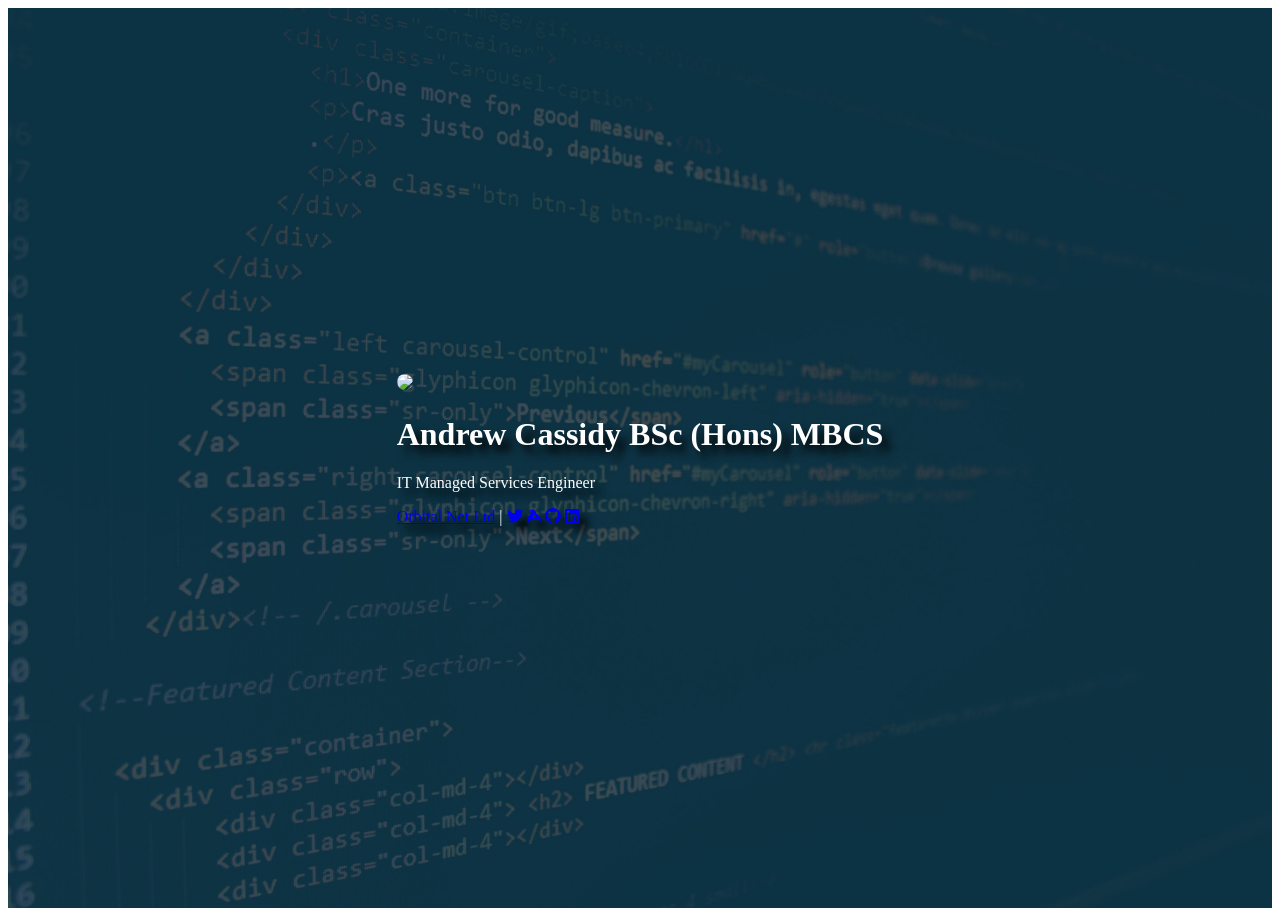
==== index.html @ 5b36c1d9 "Update index.html" ====
<!DOCTYPE html>
<html lang="en">
<head>
    <meta charset="UTF-8">
    <title>Andrew Cassidy</title>
    <link rel="stylesheet" href="https://fonts.googleapis.com/icon?family=Material+Icons">
    <link rel="stylesheet" href="https://code.getmdl.io/1.3.0/material.blue-green.min.css">
    <link href="https://fonts.googleapis.com/css?family=Roboto" rel="stylesheet">
    <link rel="stylesheet" href="https://use.fontawesome.com/releases/v5.7.2/css/all.css"
          integrity="sha384-fnmOCqbTlWIlj8LyTjo7mOUStjsKC4pOpQbqyi7RrhN7udi9RwhKkMHpvLbHG9Sr" crossorigin="anonymous">
    <link rel="stylesheet" href="style.css">
    <script defer src="https://code.getmdl.io/1.3.0/material.min.js"></script>
</head>
<body>
<div class="hero-section">
    <div class="hero-text mdl-typography--text-center">
        <img src="https://www.gravatar.com/avatar/7ee873d31b7f7c69742885bb8fdfb607?s=200" />
        <h1>Andrew Cassidy BSc (Hons) MBCS</h1>
        <p class="mdl-typography--display-1">IT Managed Services Engineer</p>
        <p class="mdl-typography--subhead"><a href="https://www.orbital.net">Orbital Net Ltd</a> |
            <a href="https://twitter.com/zandeez"><i class="fab fa-twitter"></i></a>
            <a href="https://keybase.io/zandeez"><i class="fab fa-keybase"></i></a>
            <a href="https://github.com/zandeez"><i class="fab fa-github"></i></a>
            <a href="https://www.linkedin.com/in/andrewjcassidy/"><i class="fab fa-linkedin"></i></a>
        </p>
    </div>
</div>
</body>
</html>
---- style.css ----
.hero-section
{
    background-image: url("hero.jpg");
    background-size: cover;
    height: 100vh;
    background-position: center center;
    background-repeat: no-repeat;
    position: relative;
    display: flex;
    flex-direction: column;
    margin: auto;
}

.hero-text {
    color: white;
    margin: auto;
    text-shadow: .5em .5em .5em black;
}

img {
    border-radius: 50%;
}
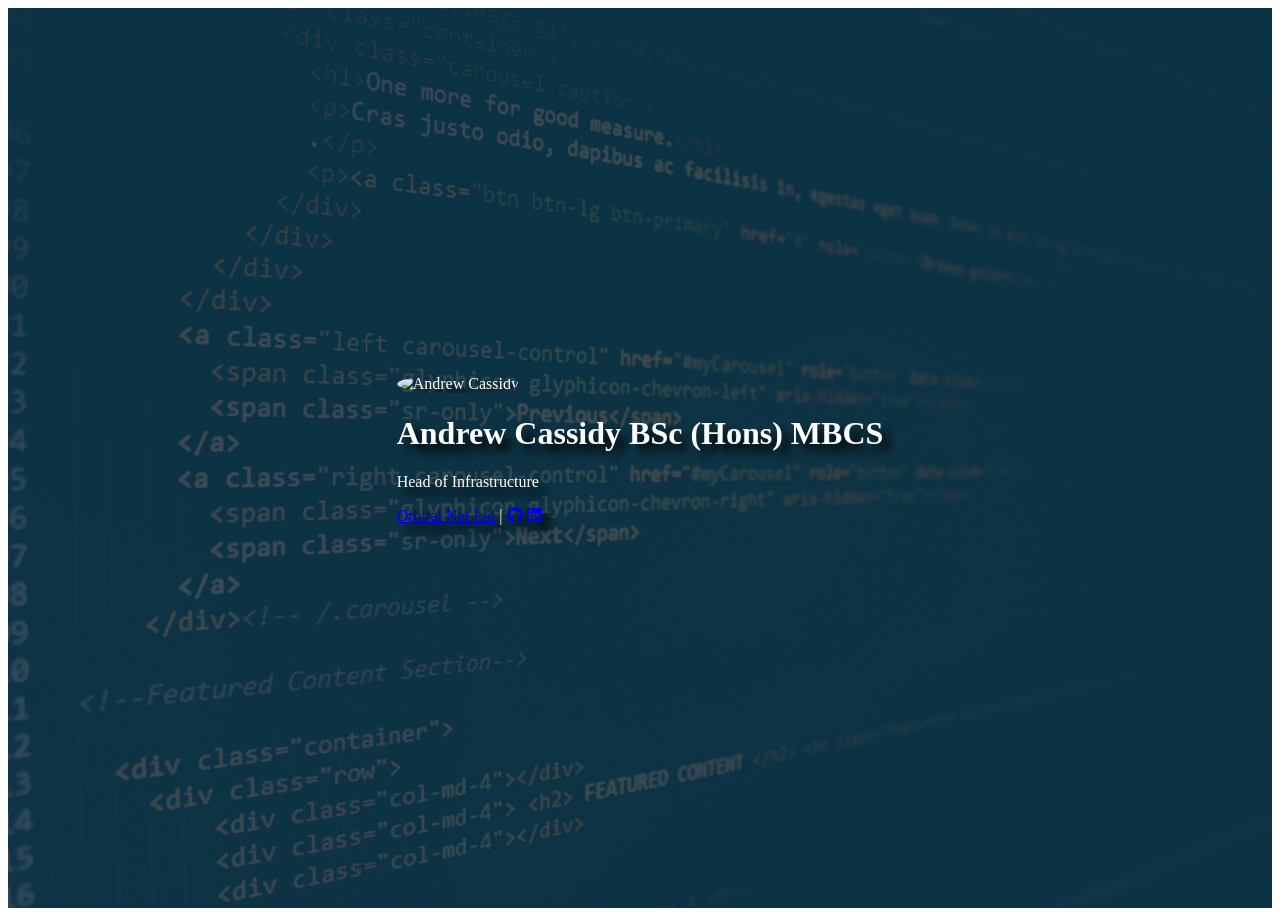
==== commit f0a908e8: "Update title, add meta tags and alt text, remove unused social links Co-Authored-By: Claude Opus 5.5" ====
--- a/index.html
+++ b/index.html
@@ -2,6 +2,8 @@
 <html lang="en">
 <head>
     <meta charset="UTF-8">
+    <meta name="viewport" content="width=device-width, initial-scale=1">
+    <meta name="description" content="Andrew Cassidy, Head of Infrastructure. ISP infrastructure, VoIP and platform engineering.">
     <title>Andrew Cassidy</title>
     <link rel="stylesheet" href="https://fonts.googleapis.com/icon?family=Material+Icons">
     <link rel="stylesheet" href="https://code.getmdl.io/1.3.0/material.blue-green.min.css">
@@ -14,12 +16,10 @@
 <body>
 <div class="hero-section">
     <div class="hero-text mdl-typography--text-center">
-        <img src="https://www.gravatar.com/avatar/7ee873d31b7f7c69742885bb8fdfb607?s=200" />
+        <img src="https://www.gravatar.com/avatar/7ee873d31b7f7c69742885bb8fdfb607?s=200" alt="Andrew Cassidy" />
         <h1>Andrew Cassidy BSc (Hons) MBCS</h1>
-        <p class="mdl-typography--display-1">IT Managed Services Engineer</p>
+        <p class="mdl-typography--display-1">Head of Infrastructure</p>
         <p class="mdl-typography--subhead"><a href="https://www.orbital.net">Orbital Net Ltd</a> |
-            <a href="https://twitter.com/zandeez"><i class="fab fa-twitter"></i></a>
-            <a href="https://keybase.io/zandeez"><i class="fab fa-keybase"></i></a>
             <a href="https://github.com/zandeez"><i class="fab fa-github"></i></a>
             <a href="https://www.linkedin.com/in/andrewjcassidy/"><i class="fab fa-linkedin"></i></a>
         </p>
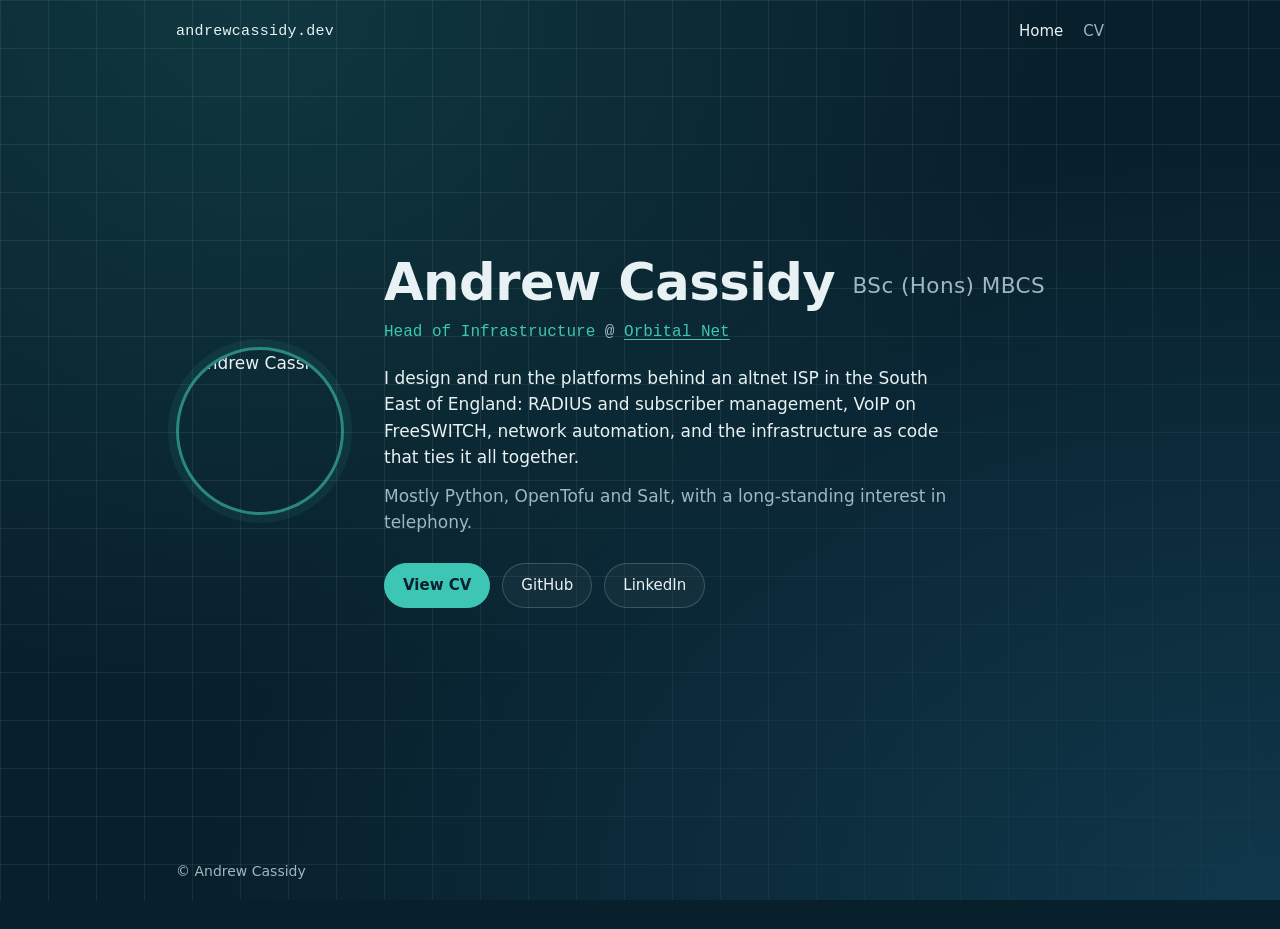
==== commit 45be7e1f: "Redesign site: new home page, HTML CV with generated PDF, Pages deploy via Actions Drops Material De" ====
--- a/index.html
+++ b/index.html
@@ -1,29 +1,50 @@
 <!DOCTYPE html>
-<html lang="en">
+<html lang="en-GB">
 <head>
     <meta charset="UTF-8">
     <meta name="viewport" content="width=device-width, initial-scale=1">
-    <meta name="description" content="Andrew Cassidy, Head of Infrastructure. ISP infrastructure, VoIP and platform engineering.">
-    <title>Andrew Cassidy</title>
-    <link rel="stylesheet" href="https://fonts.googleapis.com/icon?family=Material+Icons">
-    <link rel="stylesheet" href="https://code.getmdl.io/1.3.0/material.blue-green.min.css">
-    <link href="https://fonts.googleapis.com/css?family=Roboto" rel="stylesheet">
-    <link rel="stylesheet" href="https://use.fontawesome.com/releases/v5.7.2/css/all.css"
-          integrity="sha384-fnmOCqbTlWIlj8LyTjo7mOUStjsKC4pOpQbqyi7RrhN7udi9RwhKkMHpvLbHG9Sr" crossorigin="anonymous">
-    <link rel="stylesheet" href="style.css">
-    <script defer src="https://code.getmdl.io/1.3.0/material.min.js"></script>
+    <title>Andrew Cassidy · Head of Infrastructure</title>
+    <meta name="description" content="Andrew Cassidy, Head of Infrastructure. ISP platforms, VoIP and infrastructure as code.">
+    <link rel="canonical" href="https://andrewcassidy.dev/">
+    <meta property="og:type" content="website">
+    <meta property="og:title" content="Andrew Cassidy · Head of Infrastructure">
+    <meta property="og:description" content="ISP platforms, VoIP and infrastructure as code.">
+    <meta property="og:url" content="https://andrewcassidy.dev/">
+    <meta name="theme-color" content="#08202c">
+    <link rel="stylesheet" href="assets/site.css">
 </head>
 <body>
-<div class="hero-section">
-    <div class="hero-text mdl-typography--text-center">
-        <img src="https://www.gravatar.com/avatar/7ee873d31b7f7c69742885bb8fdfb607?s=200" alt="Andrew Cassidy" />
-        <h1>Andrew Cassidy BSc (Hons) MBCS</h1>
-        <p class="mdl-typography--display-1">Head of Infrastructure</p>
-        <p class="mdl-typography--subhead"><a href="https://www.orbital.net">Orbital Net Ltd</a> |
-            <a href="https://github.com/zandeez"><i class="fab fa-github"></i></a>
-            <a href="https://www.linkedin.com/in/andrewjcassidy/"><i class="fab fa-linkedin"></i></a>
-        </p>
+<nav class="site-nav" aria-label="Main">
+    <a class="brand" href="/">andrewcassidy.dev</a>
+    <ul>
+        <li><a href="/" aria-current="page">Home</a></li>
+        <li><a href="/cv/">CV</a></li>
+    </ul>
+</nav>
+
+<main class="hero">
+    <div class="hero-inner">
+        <img class="avatar" src="https://www.gravatar.com/avatar/7ee873d31b7f7c69742885bb8fdfb607?s=336"
+             width="168" height="168" alt="Andrew Cassidy">
+        <div>
+            <h1>Andrew Cassidy <span class="postnominals">BSc (Hons) MBCS</span></h1>
+            <p class="role">Head of Infrastructure <span>@</span> <a href="https://www.orbital.net">Orbital Net</a></p>
+            <!-- DRAFT intro: rewrite in your own words -->
+            <p class="intro">I design and run the platforms behind an altnet ISP in the South East of England:
+                RADIUS and subscriber management, VoIP on FreeSWITCH, network automation, and the
+                infrastructure as code that ties it all together.</p>
+            <p class="intro">Mostly Python, OpenTofu and Salt, with a long-standing interest in telephony.</p>
+            <div class="actions">
+                <a class="button primary" href="/cv/">View CV</a>
+                <a class="button" href="https://github.com/zandeez">GitHub</a>
+                <a class="button" href="https://www.linkedin.com/in/andrewjcassidy/">LinkedIn</a>
+            </div>
+        </div>
     </div>
-</div>
+</main>
+
+<footer class="site-footer">
+    <p>© Andrew Cassidy</p>
+</footer>
 </body>
 </html>
--- a/assets/site.css
+++ b/assets/site.css
@@ -0,0 +1,151 @@
+/* andrewcassidy.dev — shared styles */
+
+:root {
+    --bg-deep: #08202c;
+    --bg: #0c2f40;
+    --bg-raised: #113a4e;
+    --line: rgba(255, 255, 255, 0.07);
+    --text: #e8f1f4;
+    --text-muted: #9fb7c1;
+    --accent: #3ec6b4;
+    --accent-strong: #5fe0cd;
+    --paper: #ffffff;
+    --ink: #1b2a31;
+    --ink-muted: #56666d;
+    --rule: #d6e0e3;
+    --radius: 10px;
+    --font: system-ui, -apple-system, "Segoe UI", Roboto, "Helvetica Neue", Arial, sans-serif;
+    --mono: ui-monospace, "SFMono-Regular", Menlo, Consolas, "Liberation Mono", monospace;
+}
+
+*, *::before, *::after { box-sizing: border-box; }
+
+html { -webkit-text-size-adjust: 100%; }
+
+body {
+    margin: 0;
+    min-height: 100vh;
+    font-family: var(--font);
+    font-size: 17px;
+    line-height: 1.55;
+    color: var(--text);
+    background-color: var(--bg-deep);
+    background-image:
+        radial-gradient(ellipse at 20% 0%, rgba(62, 198, 180, 0.14), transparent 55%),
+        radial-gradient(ellipse at 100% 100%, rgba(17, 58, 78, 0.9), transparent 60%),
+        linear-gradient(var(--line) 1px, transparent 1px),
+        linear-gradient(90deg, var(--line) 1px, transparent 1px);
+    background-size: auto, auto, 48px 48px, 48px 48px;
+    background-attachment: fixed;
+}
+
+a { color: var(--accent); text-underline-offset: 3px; }
+a:hover { color: var(--accent-strong); }
+a:focus-visible, .button:focus-visible {
+    outline: 2px solid var(--accent-strong);
+    outline-offset: 3px;
+    border-radius: 4px;
+}
+
+/* ---------- Site navigation ---------- */
+
+.site-nav {
+    display: flex;
+    justify-content: space-between;
+    align-items: center;
+    max-width: 960px;
+    margin: 0 auto;
+    padding: 20px 16px;
+    font-size: 15px;
+}
+.site-nav .brand {
+    font-family: var(--mono);
+    color: var(--text);
+    text-decoration: none;
+    letter-spacing: 0.02em;
+}
+.site-nav ul { display: flex; gap: 20px; list-style: none; margin: 0; padding: 0; }
+.site-nav ul a { color: var(--text-muted); text-decoration: none; }
+.site-nav ul a:hover, .site-nav ul a[aria-current="page"] { color: var(--text); }
+
+/* ---------- Home ---------- */
+
+.hero {
+    display: flex;
+    align-items: center;
+    min-height: calc(100vh - 140px);
+    max-width: 960px;
+    margin: 0 auto;
+    padding: 24px 16px 48px;
+}
+.hero-inner { display: flex; gap: 40px; align-items: center; }
+.avatar {
+    flex: none;
+    width: 168px;
+    height: 168px;
+    border-radius: 50%;
+    border: 3px solid rgba(62, 198, 180, 0.6);
+    box-shadow: 0 0 0 8px rgba(62, 198, 180, 0.08);
+}
+.hero h1 {
+    margin: 0;
+    font-size: clamp(2.1rem, 5vw, 3.2rem);
+    line-height: 1.1;
+    font-weight: 700;
+    letter-spacing: -0.01em;
+}
+.hero h1 .postnominals {
+    display: inline-block;
+    font-size: 0.42em;
+    font-weight: 400;
+    color: var(--text-muted);
+    letter-spacing: 0.02em;
+    vertical-align: middle;
+}
+.hero .role {
+    margin: 10px 0 0;
+    font-family: var(--mono);
+    font-size: 1rem;
+    color: var(--accent);
+}
+.hero .role span { color: var(--text-muted); }
+.hero .intro { max-width: 34em; margin: 20px 0 0; color: var(--text); }
+.hero .intro + .intro { margin-top: 12px; color: var(--text-muted); }
+
+.actions { display: flex; flex-wrap: wrap; gap: 12px; margin-top: 28px; }
+.button {
+    display: inline-flex;
+    align-items: center;
+    gap: 8px;
+    padding: 10px 18px;
+    border-radius: 999px;
+    border: 1px solid rgba(255, 255, 255, 0.18);
+    color: var(--text);
+    background: rgba(255, 255, 255, 0.04);
+    text-decoration: none;
+    font-size: 15px;
+    transition: background-color 0.15s, border-color 0.15s;
+}
+.button:hover { color: var(--text); background: rgba(255, 255, 255, 0.1); border-color: rgba(255, 255, 255, 0.3); }
+.button.primary { background: var(--accent); border-color: var(--accent); color: var(--bg-deep); font-weight: 600; }
+.button.primary:hover { background: var(--accent-strong); border-color: var(--accent-strong); color: var(--bg-deep); }
+.button svg { width: 18px; height: 18px; fill: currentColor; }
+
+.site-footer {
+    max-width: 960px;
+    margin: 0 auto;
+    padding: 24px 16px 32px;
+    font-size: 14px;
+    color: var(--text-muted);
+}
+
+@media (max-width: 640px) {
+    body { font-size: 16px; }
+    .hero { min-height: auto; padding-top: 8px; }
+    .hero-inner { flex-direction: column; align-items: flex-start; gap: 24px; }
+    .avatar { width: 112px; height: 112px; }
+}
+
+@media (prefers-reduced-motion: reduce) {
+    * { transition: none !important; }
+}
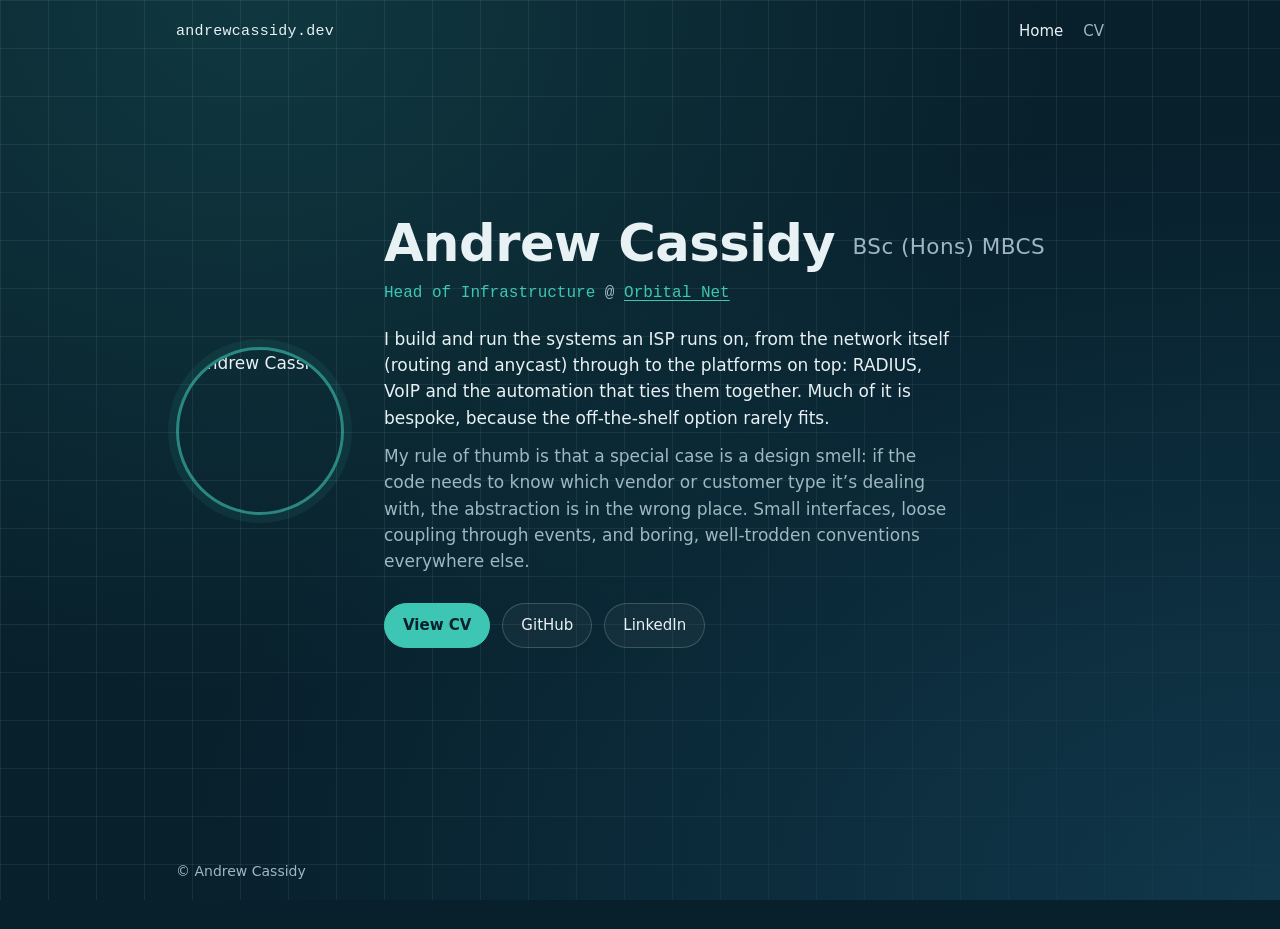
==== commit d639559f: "Rewrite home page intro around design approach and networking Co-Authored-By: Claude Opus 5.5 <norep" ====
--- a/index.html
+++ b/index.html
@@ -29,11 +29,12 @@
         <div>
             <h1>Andrew Cassidy <span class="postnominals">BSc (Hons) MBCS</span></h1>
             <p class="role">Head of Infrastructure <span>@</span> <a href="https://www.orbital.net">Orbital Net</a></p>
-            <!-- DRAFT intro: rewrite in your own words -->
-            <p class="intro">I design and run the platforms behind an altnet ISP in the South East of England:
-                RADIUS and subscriber management, VoIP on FreeSWITCH, network automation, and the
-                infrastructure as code that ties it all together.</p>
-            <p class="intro">Mostly Python, OpenTofu and Salt, with a long-standing interest in telephony.</p>
+            <p class="intro">I build and run the systems an ISP runs on, from the network itself (routing and
+                anycast) through to the platforms on top: RADIUS, VoIP and the automation that ties them together.
+                Much of it is bespoke, because the off-the-shelf option rarely fits.</p>
+            <p class="intro">My rule of thumb is that a special case is a design smell: if the code needs to know
+                which vendor or customer type it’s dealing with, the abstraction is in the wrong place. Small
+                interfaces, loose coupling through events, and boring, well-trodden conventions everywhere else.</p>
             <div class="actions">
                 <a class="button primary" href="/cv/">View CV</a>
                 <a class="button" href="https://github.com/zandeez">GitHub</a>
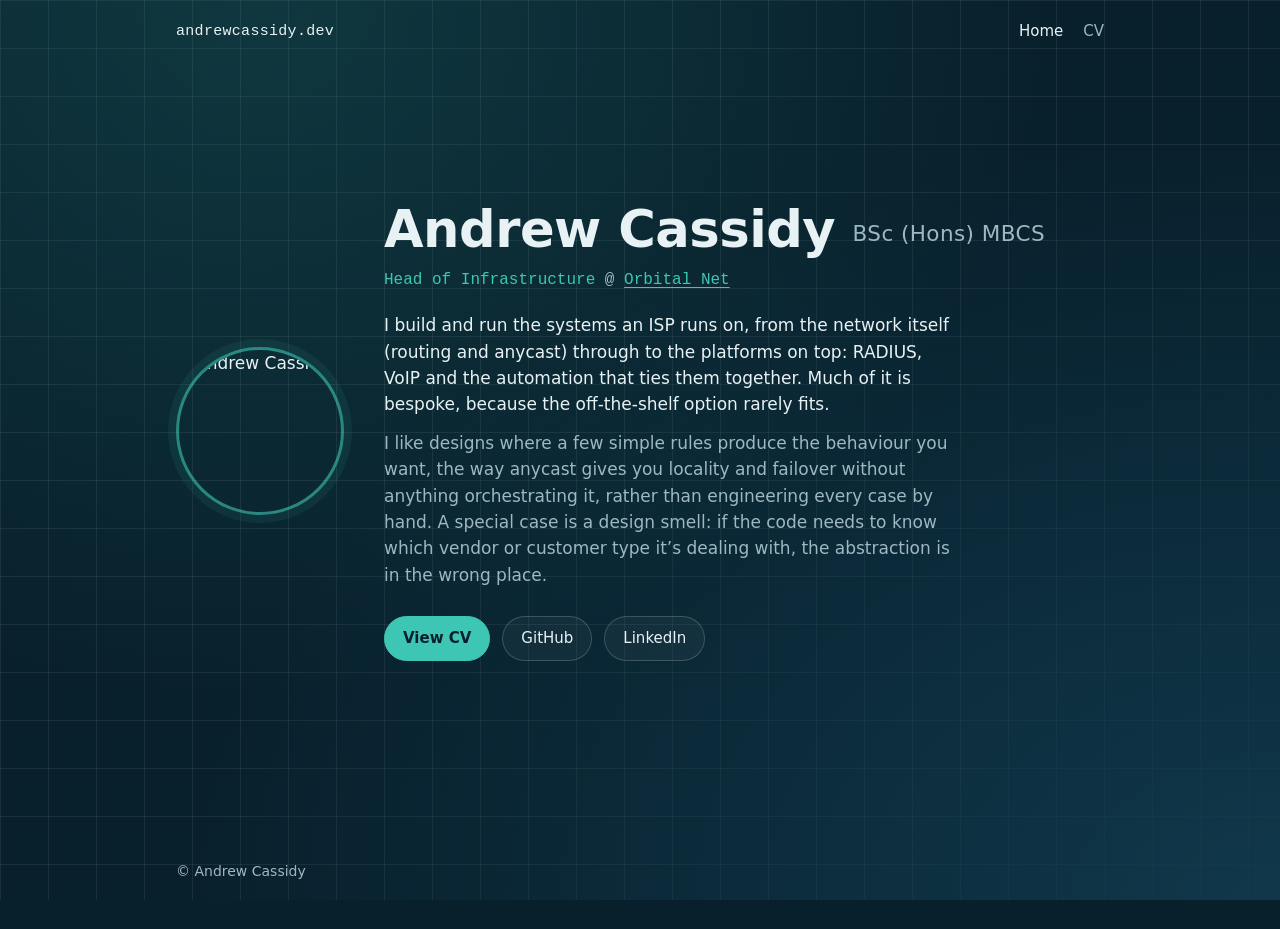
==== commit 3d541257: "Reword design approach in home page intro Co-Authored-By: Claude Opus 5.5 <noreply@anthropic.com> Cl" ====
--- a/index.html
+++ b/index.html
@@ -32,9 +32,10 @@
             <p class="intro">I build and run the systems an ISP runs on, from the network itself (routing and
                 anycast) through to the platforms on top: RADIUS, VoIP and the automation that ties them together.
                 Much of it is bespoke, because the off-the-shelf option rarely fits.</p>
-            <p class="intro">My rule of thumb is that a special case is a design smell: if the code needs to know
-                which vendor or customer type it’s dealing with, the abstraction is in the wrong place. Small
-                interfaces, loose coupling through events, and boring, well-trodden conventions everywhere else.</p>
+            <p class="intro">I like designs where a few simple rules produce the behaviour you want, the way anycast
+                gives you locality and failover without anything orchestrating it, rather than engineering every case
+                by hand. A special case is a design smell: if the code needs to know which vendor or customer type
+                it’s dealing with, the abstraction is in the wrong place.</p>
             <div class="actions">
                 <a class="button primary" href="/cv/">View CV</a>
                 <a class="button" href="https://github.com/zandeez">GitHub</a>
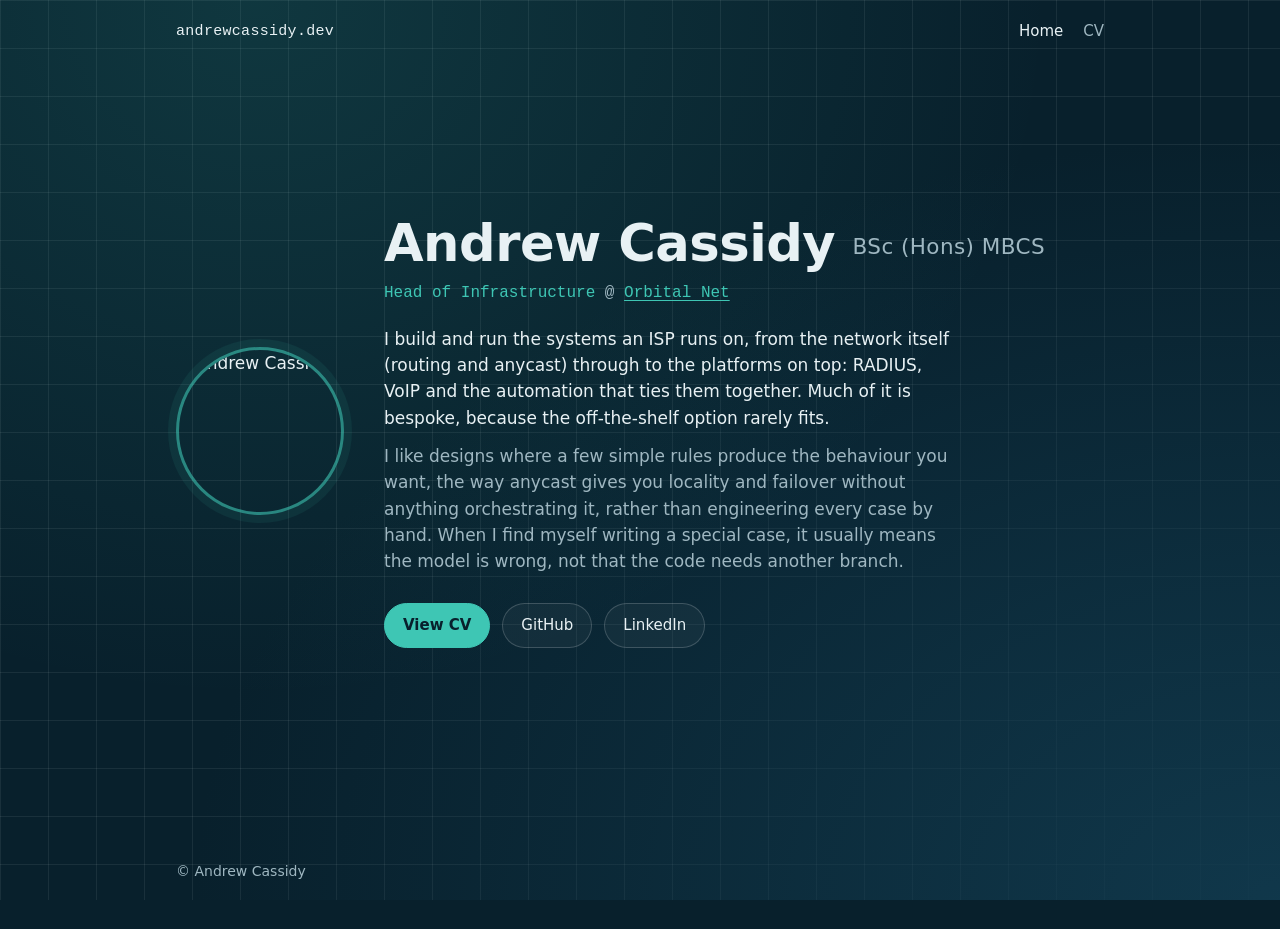
==== commit 1c2d5a55: "Reword special-case line in home page intro Co-Authored-By: Claude Opus 5.5 <noreply@anthropic.com> " ====
--- a/index.html
+++ b/index.html
@@ -34,8 +34,8 @@
                 Much of it is bespoke, because the off-the-shelf option rarely fits.</p>
             <p class="intro">I like designs where a few simple rules produce the behaviour you want, the way anycast
                 gives you locality and failover without anything orchestrating it, rather than engineering every case
-                by hand. A special case is a design smell: if the code needs to know which vendor or customer type
-                it’s dealing with, the abstraction is in the wrong place.</p>
+                by hand. When I find myself writing a special case, it usually means the model is wrong, not that the
+                code needs another branch.</p>
             <div class="actions">
                 <a class="button primary" href="/cv/">View CV</a>
                 <a class="button" href="https://github.com/zandeez">GitHub</a>
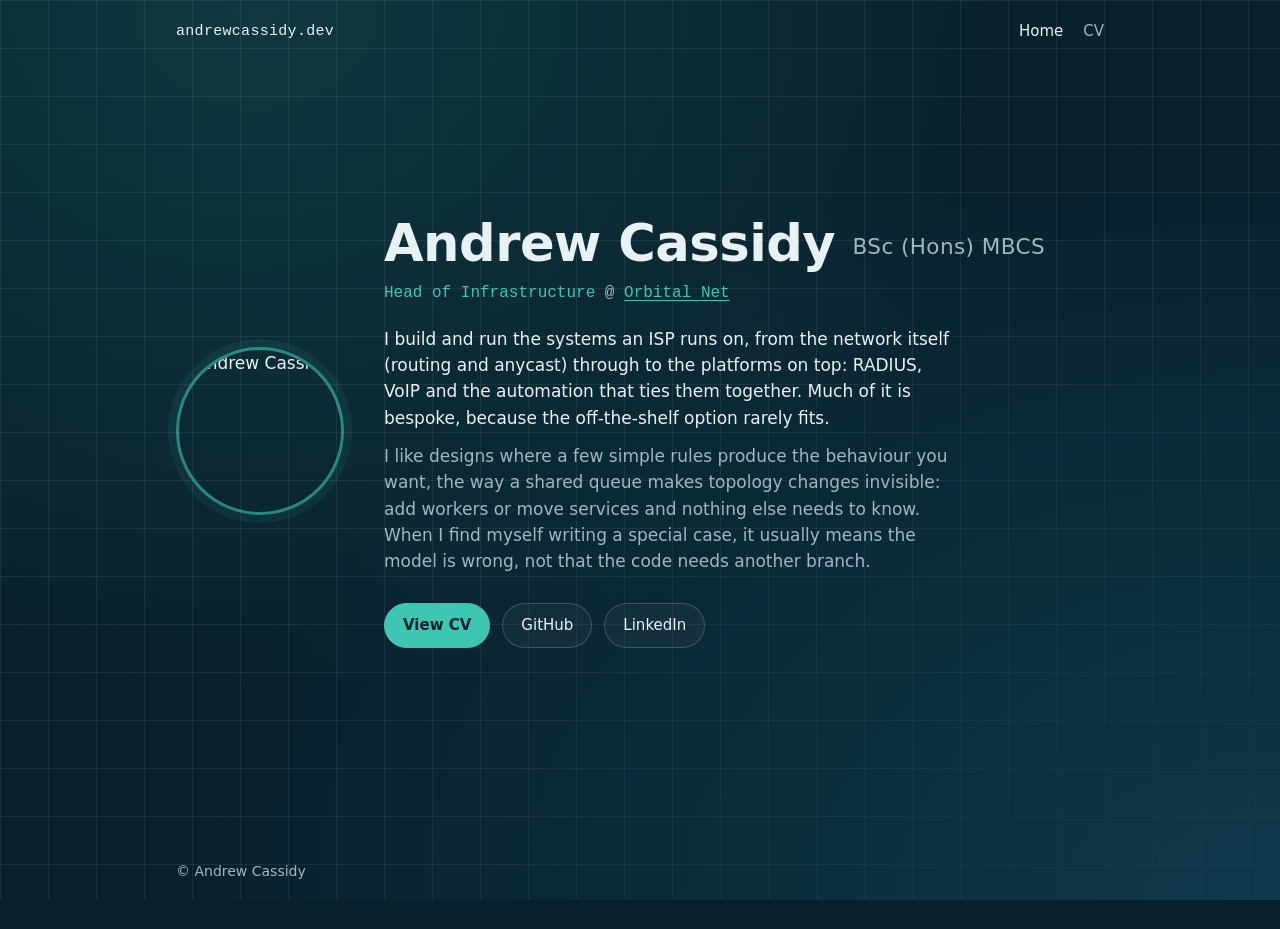
==== commit 68504b35: "Use message queues as the design example in the home page intro Co-Authored-By: Claude Opus 5.5 <nor" ====
--- a/index.html
+++ b/index.html
@@ -32,10 +32,10 @@
             <p class="intro">I build and run the systems an ISP runs on, from the network itself (routing and
                 anycast) through to the platforms on top: RADIUS, VoIP and the automation that ties them together.
                 Much of it is bespoke, because the off-the-shelf option rarely fits.</p>
-            <p class="intro">I like designs where a few simple rules produce the behaviour you want, the way anycast
-                gives you locality and failover without anything orchestrating it, rather than engineering every case
-                by hand. When I find myself writing a special case, it usually means the model is wrong, not that the
-                code needs another branch.</p>
+            <p class="intro">I like designs where a few simple rules produce the behaviour you want, the way a shared
+                queue makes topology changes invisible: add workers or move services and nothing else needs to know.
+                When I find myself writing a special case, it usually means the model is wrong, not that the code
+                needs another branch.</p>
             <div class="actions">
                 <a class="button primary" href="/cv/">View CV</a>
                 <a class="button" href="https://github.com/zandeez">GitHub</a>
